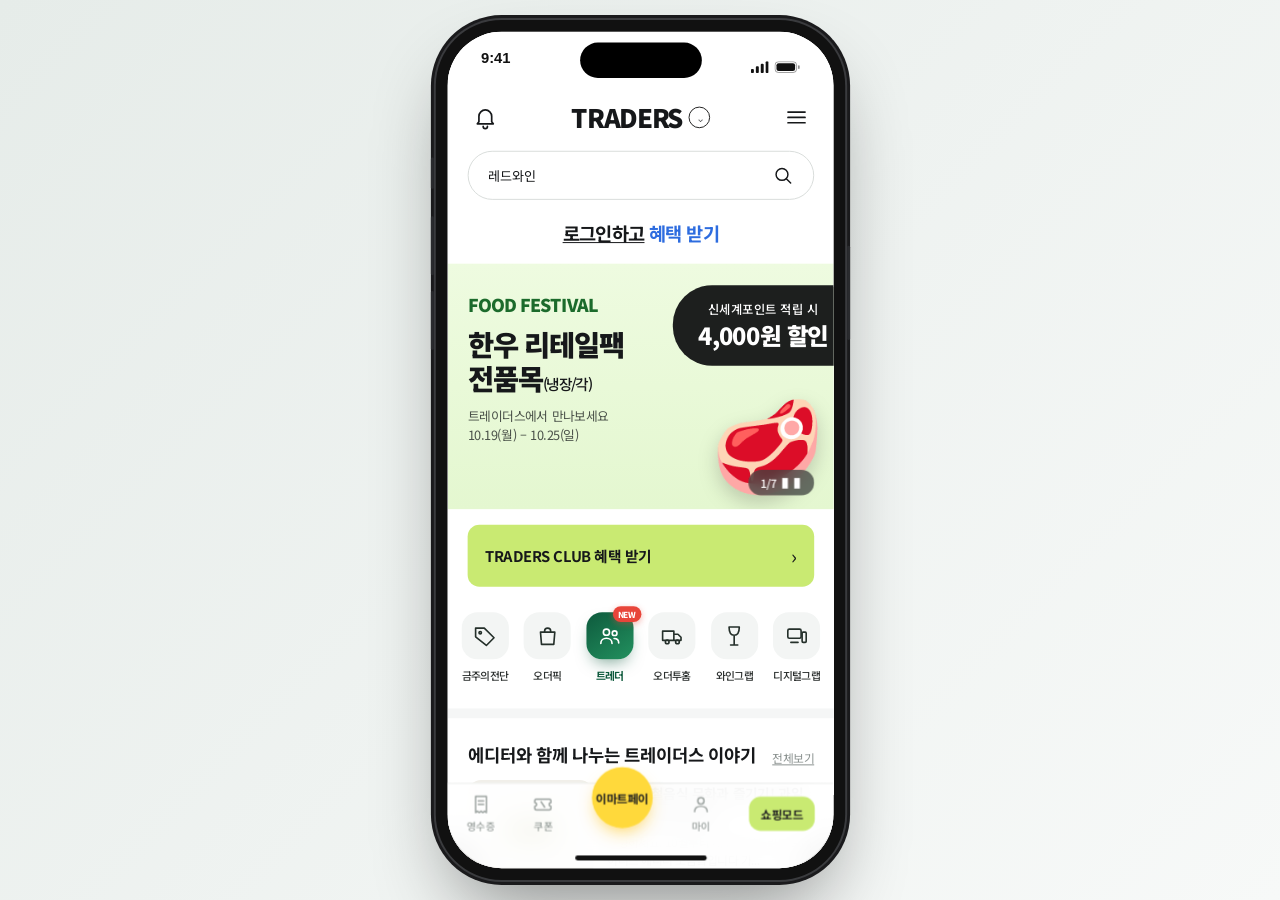
==== preview.html @ 9dae00cf "fix: update" ====
<!DOCTYPE html>
<html lang="ko">
<head>
<meta charset="UTF-8">
<meta name="viewport" content="width=device-width, initial-scale=1, viewport-fit=cover">
<title>TRADERS - iPhone Preview</title>
<style>
*{box-sizing:border-box;margin:0;padding:0}
html,body{height:100%;overflow:hidden}
body{background:linear-gradient(135deg,#e6ece9,#f7f9f8);font-family:-apple-system,"Noto Sans KR",sans-serif}
.stage{height:100%;display:grid;place-items:center}
/* iPhone 15/16 : 화면 393 x 852 (19.5:9), 베젤 12px */
.phone{--bz:12px;position:relative;width:calc(393px + var(--bz)*2);height:calc(852px + var(--bz)*2);padding:var(--bz);background:#111;border-radius:67px;box-shadow:0 0 0 2px #3a3b3e,0 0 0 5px #1a1a1c,0 40px 80px -20px rgba(0,0,0,.45);transform:scale(var(--s,1));transform-origin:center}
.screen{position:relative;width:393px;height:852px;border-radius:55px;overflow:hidden;background:#fff}
iframe{width:100%;height:100%;border:0;display:block;background:#fff}
.island{position:absolute;z-index:3;top:11px;left:50%;transform:translateX(-50%);width:124px;height:36px;border-radius:20px;background:#000;pointer-events:none}
.status{position:absolute;z-index:2;top:0;left:0;right:0;height:54px;padding:18px 34px 0;display:flex;justify-content:space-between;font-size:15px;font-weight:600;pointer-events:none;color:#111}
.status span:last-child{display:flex;gap:6px;align-items:center}
.homebar{position:absolute;z-index:3;bottom:8px;left:50%;transform:translateX(-50%);width:134px;height:5px;border-radius:3px;background:#111;pointer-events:none}
.btn{position:absolute;width:3px;background:#2a2b2e;border-radius:2px}
.b1{left:-5px;top:140px;height:32px}.b2{left:-5px;top:200px;height:60px}.b3{left:-5px;top:276px;height:60px}.b4{right:-5px;top:230px;height:96px}
/* 실제 폰에서 열면 프레임 없이 전체 화면 */
@media (max-width:520px){
  html,body{overflow:auto}.stage{display:block}
  .phone{width:100%;height:100vh;height:100dvh;padding:0;border-radius:0;box-shadow:none;transform:none;background:#fff}
  .screen{width:100%;height:100%;border-radius:0}
  .island,.status,.homebar,.btn{display:none}
}
</style>
</head>
<body>
<div class="stage">
  <div class="phone" id="phone">
    <i class="btn b1"></i><i class="btn b2"></i><i class="btn b3"></i><i class="btn b4"></i>
    <div class="screen">
      <div class="status"><span>9:41</span>
        <span><svg width="18" height="12" viewBox="0 0 18 12" fill="#111"><rect x="0" y="8" width="3" height="4" rx="1"/><rect x="5" y="5" width="3" height="7" rx="1"/><rect x="10" y="2.5" width="3" height="9.5" rx="1"/><rect x="15" y="0" width="3" height="12" rx="1"/></svg>
        <svg width="26" height="12" viewBox="0 0 26 12"><rect x=".5" y=".5" width="22" height="11" rx="3.5" fill="none" stroke="#111" opacity=".4"/><rect x="2" y="2" width="19" height="8" rx="2.2" fill="#111"/><rect x="24" y="4" width="1.6" height="4" rx=".8" fill="#111" opacity=".5"/></svg></span></div>
      <div class="island"></div>
      <iframe id="app" title="TRADERS 웹앱" allow="fullscreen"></iframe>
      <div class="homebar"></div>
    </div>
  </div>
</div>
<script>
const mobile = innerWidth <= 520;
/* 같은 폴더의 index.html을 불러옵니다. 다른 주소를 쓰려면 아래 경로만 바꾸세요. */
document.getElementById('app').src = './index.html' + (mobile ? '' : '?frame=1');
function fit(){
  if(mobile) return;
  const s = Math.min(1, (innerHeight - 40) / (852 + 24), (innerWidth - 40) / (393 + 24));
  document.getElementById('phone').style.setProperty('--s', s);
}
fit(); addEventListener('resize', fit);
</script>
</body>
</html>
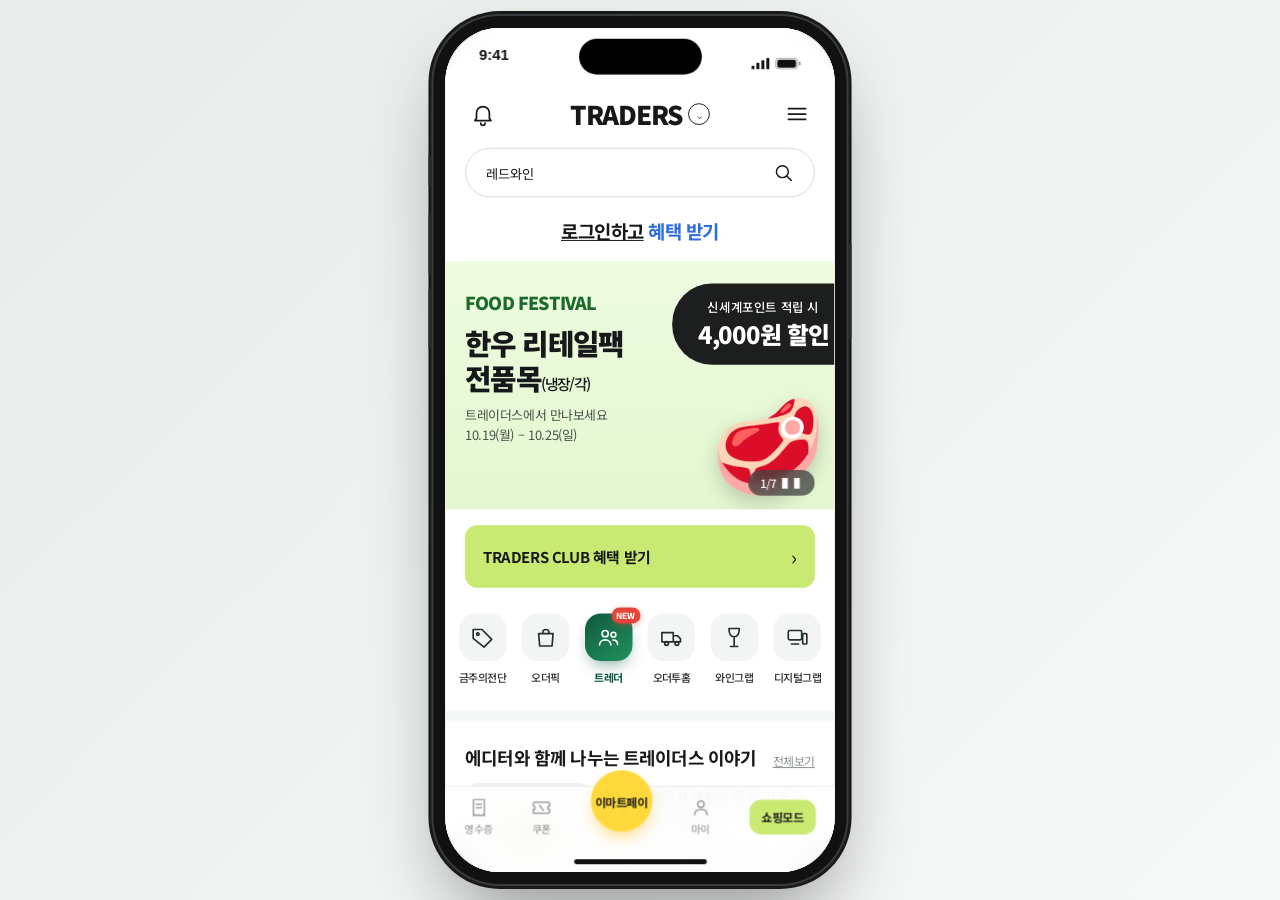
==== commit 7a476022: "fix: 기능 수정" ====
--- a/preview.html
+++ b/preview.html
@@ -6,23 +6,22 @@
 <title>TRADERS - iPhone Preview</title>
 <style>
 *{box-sizing:border-box;margin:0;padding:0}
-html,body{height:100%;overflow:hidden}
+html,body{height:100%;overflow:hidden;overscroll-behavior:none}
 body{background:linear-gradient(135deg,#e6ece9,#f7f9f8);font-family:-apple-system,"Noto Sans KR",sans-serif}
-.stage{height:100%;display:grid;place-items:center}
+.stage{position:relative;width:100%;height:100%;overflow:hidden}
 /* iPhone 15/16 : 화면 393 x 852 (19.5:9), 베젤 12px */
-.phone{--bz:12px;position:relative;width:calc(393px + var(--bz)*2);height:calc(852px + var(--bz)*2);padding:var(--bz);background:#111;border-radius:67px;box-shadow:0 0 0 2px #3a3b3e,0 0 0 5px #1a1a1c,0 40px 80px -20px rgba(0,0,0,.45);transform:scale(var(--s,1));transform-origin:center}
+.phone{--bz:12px;width:calc(393px + var(--bz)*2);height:calc(852px + var(--bz)*2);padding:var(--bz);background:#111;border-radius:67px;box-shadow:0 0 0 2px #3a3b3e,0 0 0 5px #1a1a1c,0 40px 80px -20px rgba(0,0,0,.45);position:absolute;top:50%;left:50%;transform:translate(-50%,-50%) scale(var(--s,1))}
 .screen{position:relative;width:393px;height:852px;border-radius:55px;overflow:hidden;background:#fff}
 iframe{width:100%;height:100%;border:0;display:block;background:#fff}
 .island{position:absolute;z-index:3;top:11px;left:50%;transform:translateX(-50%);width:124px;height:36px;border-radius:20px;background:#000;pointer-events:none}
-.status{position:absolute;z-index:2;top:0;left:0;right:0;height:54px;padding:18px 34px 0;display:flex;justify-content:space-between;font-size:15px;font-weight:600;pointer-events:none;color:#111}
+.status{position:absolute;z-index:2;top:0;left:0;right:0;height:54px;padding:18px 34px 0;display:flex;justify-content:space-between;font-size:15px;font-weight:600;pointer-events:none;color:#111;background:rgba(255,255,255,.94);backdrop-filter:blur(10px)}
 .status span:last-child{display:flex;gap:6px;align-items:center}
 .homebar{position:absolute;z-index:3;bottom:8px;left:50%;transform:translateX(-50%);width:134px;height:5px;border-radius:3px;background:#111;pointer-events:none}
 .btn{position:absolute;width:3px;background:#2a2b2e;border-radius:2px}
 .b1{left:-5px;top:140px;height:32px}.b2{left:-5px;top:200px;height:60px}.b3{left:-5px;top:276px;height:60px}.b4{right:-5px;top:230px;height:96px}
 /* 실제 폰에서 열면 프레임 없이 전체 화면 */
 @media (max-width:520px){
-  html,body{overflow:auto}.stage{display:block}
-  .phone{width:100%;height:100vh;height:100dvh;padding:0;border-radius:0;box-shadow:none;transform:none;background:#fff}
+    .phone{position:static;width:100%;height:100vh;height:100dvh;padding:0;border-radius:0;box-shadow:none;transform:none;background:#fff}
   .screen{width:100%;height:100%;border-radius:0}
   .island,.status,.homebar,.btn{display:none}
 }
@@ -48,7 +47,7 @@
 document.getElementById('app').src = './index.html' + (mobile ? '' : '?frame=1');
 function fit(){
   if(mobile) return;
-  const s = Math.min(1, (innerHeight - 40) / (852 + 24), (innerWidth - 40) / (393 + 24));
+  const s = Math.min(1, (innerHeight - 32) / (852 + 24), (innerWidth - 32) / (393 + 24));
   document.getElementById('phone').style.setProperty('--s', s);
 }
 fit(); addEventListener('resize', fit);
